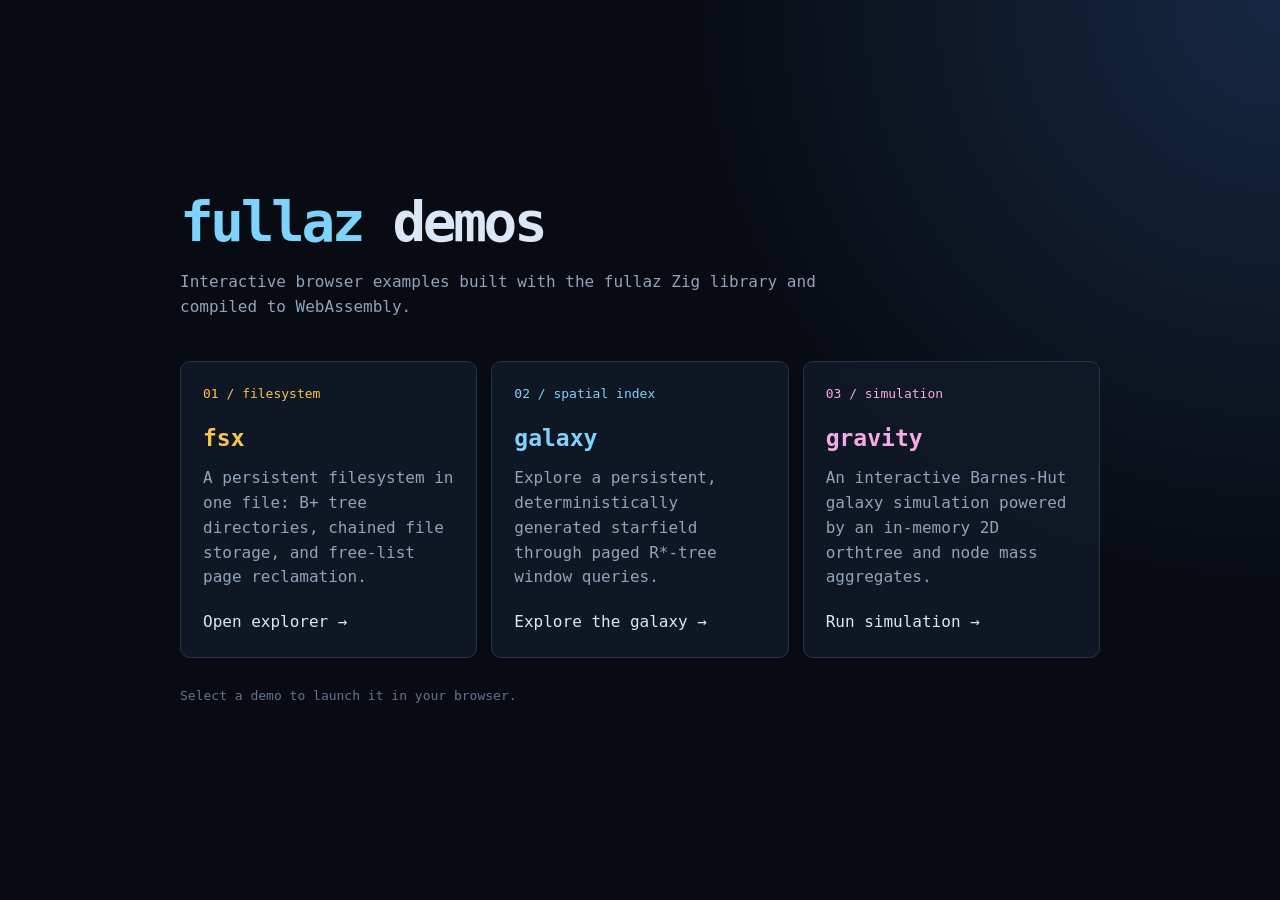
==== index.html @ 1436cc54 "index" ====
<!doctype html>
<html lang="en">
<head>
  <meta charset="utf-8" />
  <meta name="viewport" content="width=device-width, initial-scale=1" />
  <meta name="description" content="Interactive browser demos for the fullaz Zig library." />
  <title>fullaz demos</title>
  <style>
    :root { color-scheme: dark; --bg: #080b12; --panel: #111827; --edge: #263449; --text: #dce7f5; --muted: #91a3ba; --blue: #7dd3fc; --gold: #f6c453; --pink: #f5a9e6; }
    * { box-sizing: border-box; }
    body { margin: 0; min-width: 320px; min-height: 100vh; display: grid; place-items: center; padding: 32px 20px; background: radial-gradient(circle at top right, #162843 0, transparent 38%), var(--bg); color: var(--text); font: 16px/1.55 ui-monospace, "Cascadia Mono", Consolas, monospace; }
    main { width: min(920px, 100%); }
    h1 { margin: 0; font-size: clamp(32px, 7vw, 56px); letter-spacing: -.06em; line-height: 1; }
    h1 span { color: var(--blue); }
    .intro { max-width: 640px; margin: 20px 0 42px; color: var(--muted); }
    .demos { display: grid; grid-template-columns: repeat(3, 1fr); gap: 14px; }
    a { min-height: 250px; display: flex; flex-direction: column; padding: 22px; border: 1px solid var(--edge); border-radius: 10px; background: color-mix(in srgb, var(--panel) 92%, transparent); color: inherit; text-decoration: none; transition: transform .15s, border-color .15s, background .15s; }
    a:hover, a:focus-visible { transform: translateY(-4px); border-color: var(--accent); background: #172234; outline: none; }
    a:nth-child(1) { --accent: var(--gold); } a:nth-child(2) { --accent: var(--blue); } a:nth-child(3) { --accent: var(--pink); }
    .number { color: var(--accent); font-size: 13px; }
    h2 { margin: 16px 0 10px; color: var(--accent); font-size: 23px; }
    p { margin: 0; color: var(--muted); }
    .open { margin-top: auto; padding-top: 20px; color: var(--text); }
    footer { margin-top: 28px; color: #63758c; font-size: 13px; }
    @media (max-width: 720px) { body { place-items: start center; padding-top: 48px; } .demos { grid-template-columns: 1fr; } a { min-height: 0; } }
  </style>
</head>
<body>
  <main>
    <h1><span>fullaz</span> demos</h1>
    <p class="intro">Interactive browser examples built with the fullaz Zig library and compiled to WebAssembly.</p>
    <section class="demos" aria-label="Demos">
      <a href="fsx/">
        <span class="number">01 / filesystem</span>
        <h2>fsx</h2>
        <p>A persistent filesystem in one file: B+ tree directories, chained file storage, and free-list page reclamation.</p>
        <span class="open">Open explorer &rarr;</span>
      </a>
      <a href="galaxy/">
        <span class="number">02 / spatial index</span>
        <h2>galaxy</h2>
        <p>Explore a persistent, deterministically generated starfield through paged R*-tree window queries.</p>
        <span class="open">Explore the galaxy &rarr;</span>
      </a>
      <a href="gravity/">
        <span class="number">03 / simulation</span>
        <h2>gravity</h2>
        <p>An interactive Barnes-Hut galaxy simulation powered by an in-memory 2D orthtree and node mass aggregates.</p>
        <span class="open">Run simulation &rarr;</span>
      </a>
    </section>
    <footer>Select a demo to launch it in your browser.</footer>
  </main>
</body>
</html>
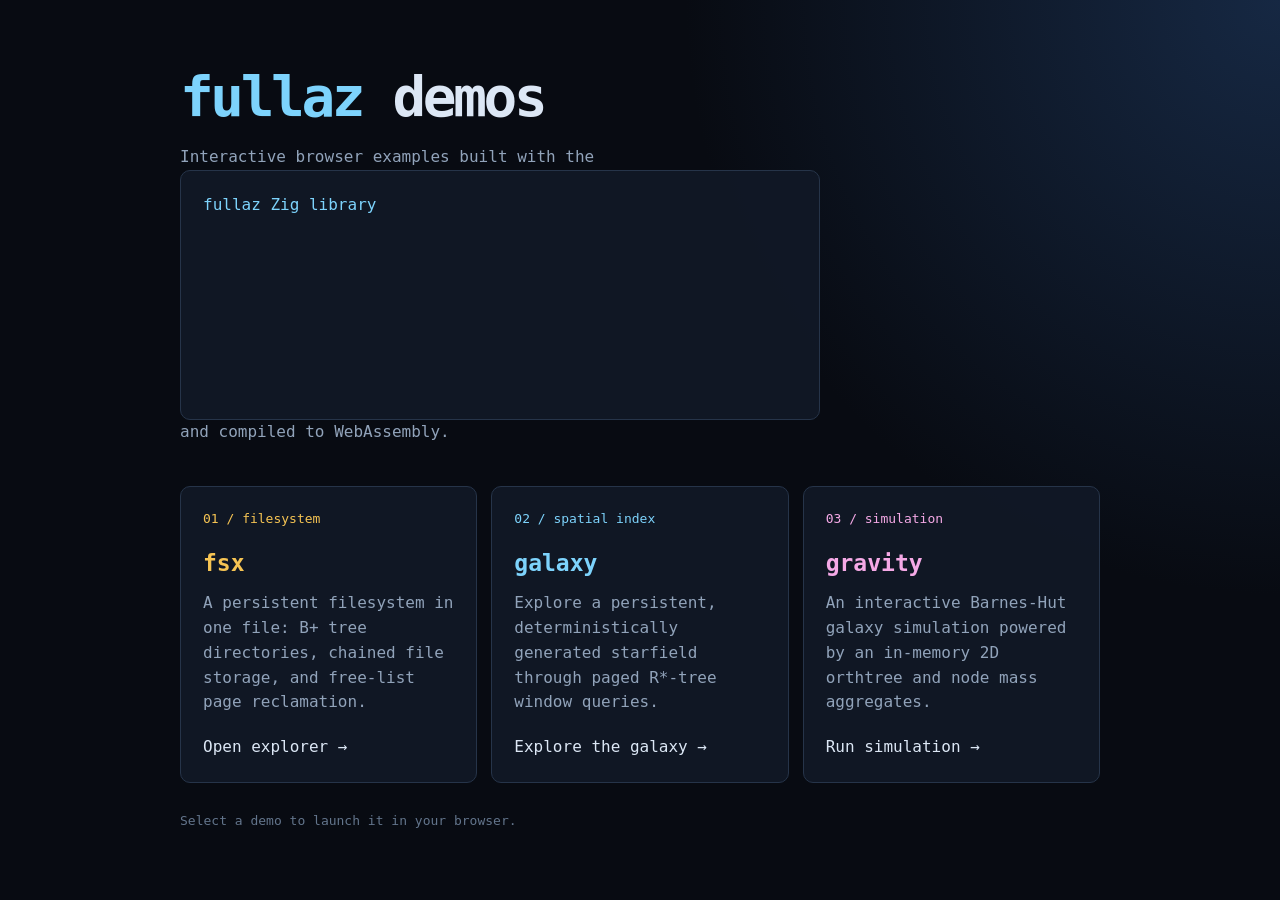
==== commit dfae7d0f: "index" ====
--- a/index.html
+++ b/index.html
@@ -13,6 +13,8 @@
     h1 { margin: 0; font-size: clamp(32px, 7vw, 56px); letter-spacing: -.06em; line-height: 1; }
     h1 span { color: var(--blue); }
     .intro { max-width: 640px; margin: 20px 0 42px; color: var(--muted); }
+    .repo { color: var(--blue); }
+    .repo:hover, .repo:focus-visible { color: #fff; }
     .demos { display: grid; grid-template-columns: repeat(3, 1fr); gap: 14px; }
     a { min-height: 250px; display: flex; flex-direction: column; padding: 22px; border: 1px solid var(--edge); border-radius: 10px; background: color-mix(in srgb, var(--panel) 92%, transparent); color: inherit; text-decoration: none; transition: transform .15s, border-color .15s, background .15s; }
     a:hover, a:focus-visible { transform: translateY(-4px); border-color: var(--accent); background: #172234; outline: none; }
@@ -28,7 +30,7 @@
 <body>
   <main>
     <h1><span>fullaz</span> demos</h1>
-    <p class="intro">Interactive browser examples built with the fullaz Zig library and compiled to WebAssembly.</p>
+    <p class="intro">Interactive browser examples built with the <a class="repo" href="https://github.com/newenclave/fullaz">fullaz Zig library</a> and compiled to WebAssembly.</p>
     <section class="demos" aria-label="Demos">
       <a href="fsx/">
         <span class="number">01 / filesystem</span>
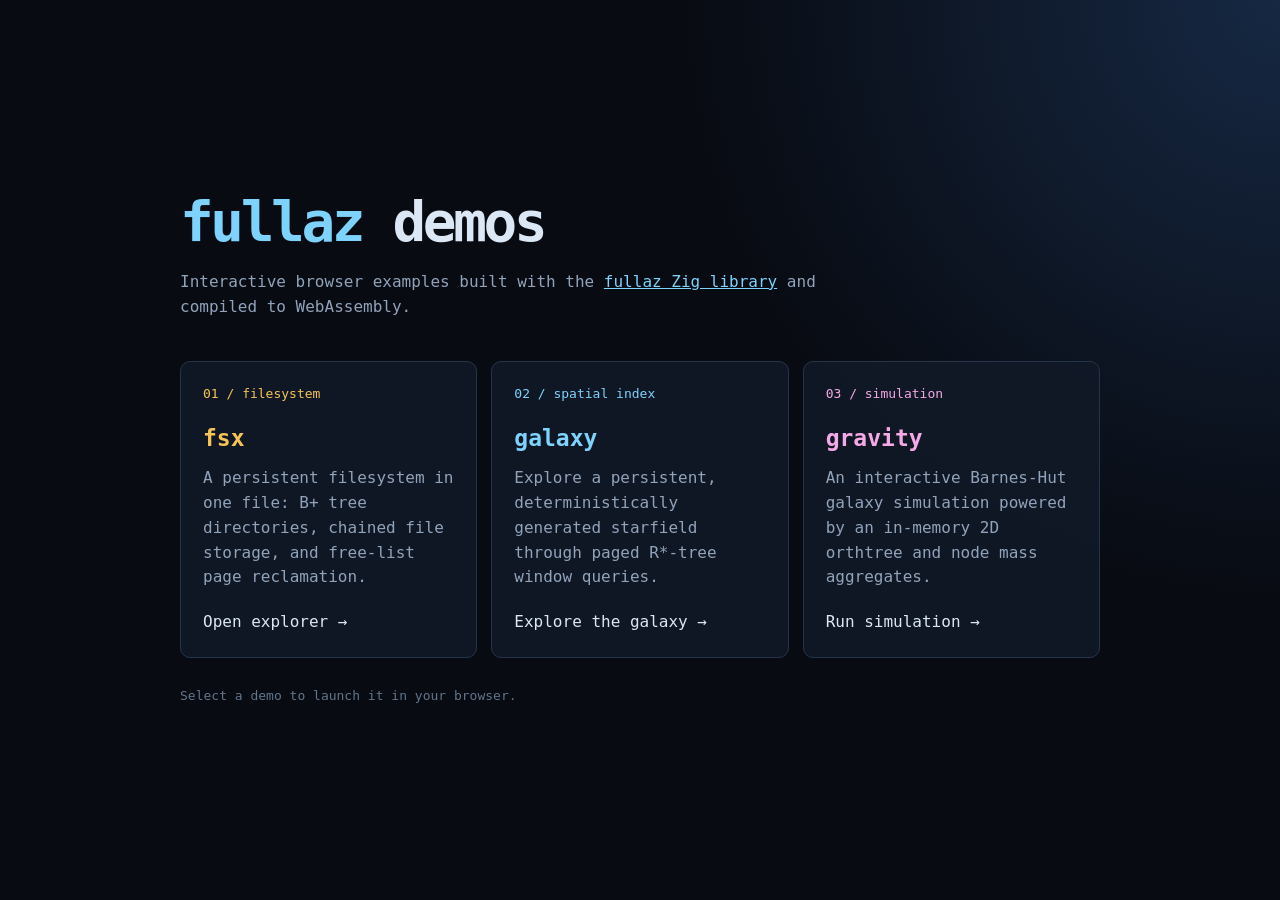
==== commit 5510ed67: "index" ====
--- a/index.html
+++ b/index.html
@@ -16,9 +16,9 @@
     .repo { color: var(--blue); }
     .repo:hover, .repo:focus-visible { color: #fff; }
     .demos { display: grid; grid-template-columns: repeat(3, 1fr); gap: 14px; }
-    a { min-height: 250px; display: flex; flex-direction: column; padding: 22px; border: 1px solid var(--edge); border-radius: 10px; background: color-mix(in srgb, var(--panel) 92%, transparent); color: inherit; text-decoration: none; transition: transform .15s, border-color .15s, background .15s; }
-    a:hover, a:focus-visible { transform: translateY(-4px); border-color: var(--accent); background: #172234; outline: none; }
-    a:nth-child(1) { --accent: var(--gold); } a:nth-child(2) { --accent: var(--blue); } a:nth-child(3) { --accent: var(--pink); }
+    .demos a { min-height: 250px; display: flex; flex-direction: column; padding: 22px; border: 1px solid var(--edge); border-radius: 10px; background: color-mix(in srgb, var(--panel) 92%, transparent); color: inherit; text-decoration: none; transition: transform .15s, border-color .15s, background .15s; }
+    .demos a:hover, .demos a:focus-visible { transform: translateY(-4px); border-color: var(--accent); background: #172234; outline: none; }
+    .demos a:nth-child(1) { --accent: var(--gold); } .demos a:nth-child(2) { --accent: var(--blue); } .demos a:nth-child(3) { --accent: var(--pink); }
     .number { color: var(--accent); font-size: 13px; }
     h2 { margin: 16px 0 10px; color: var(--accent); font-size: 23px; }
     p { margin: 0; color: var(--muted); }
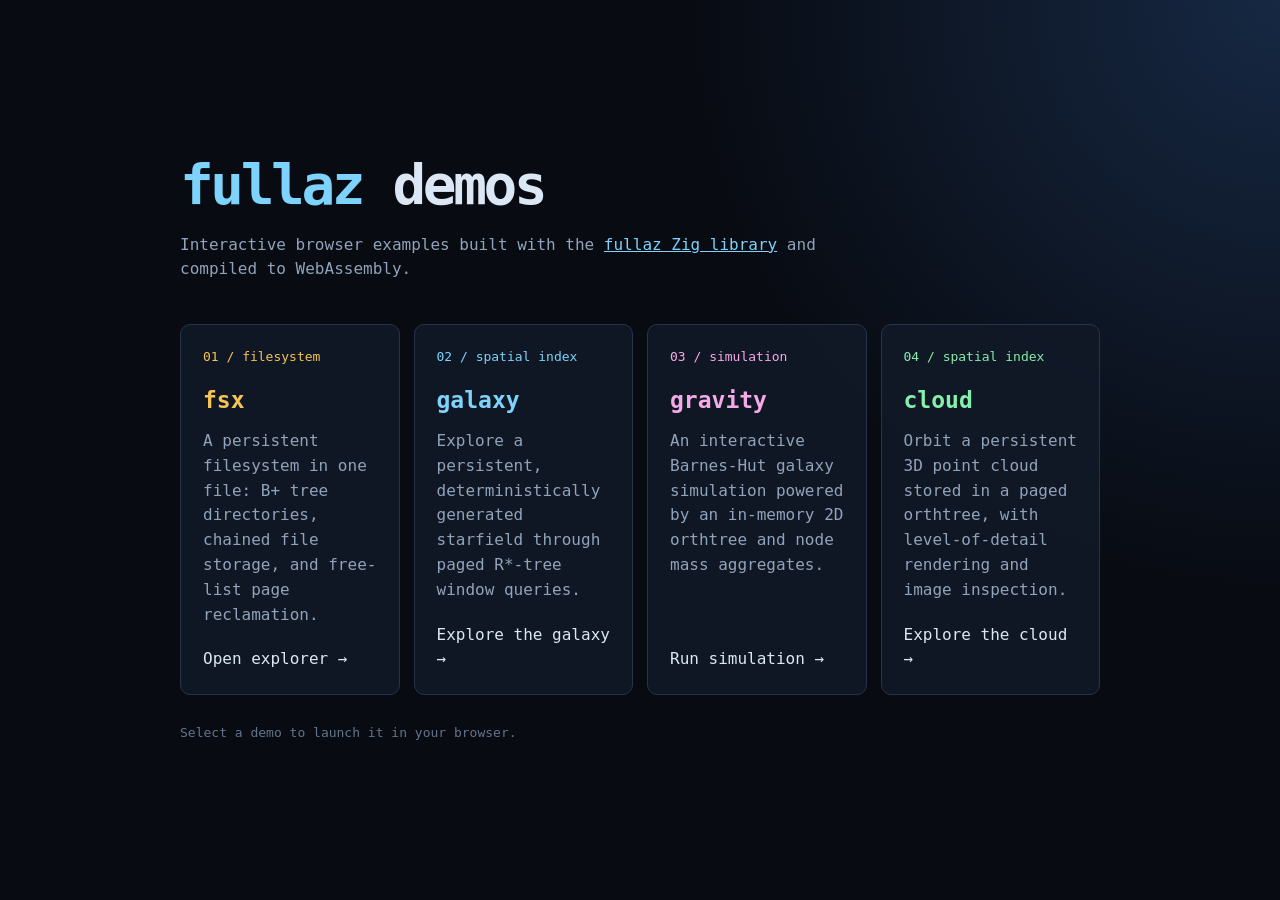
==== commit 7f0268a8: "Adding 3D ortree example" ====
--- a/index.html
+++ b/index.html
@@ -6,7 +6,7 @@
   <meta name="description" content="Interactive browser demos for the fullaz Zig library." />
   <title>fullaz demos</title>
   <style>
-    :root { color-scheme: dark; --bg: #080b12; --panel: #111827; --edge: #263449; --text: #dce7f5; --muted: #91a3ba; --blue: #7dd3fc; --gold: #f6c453; --pink: #f5a9e6; }
+    :root { color-scheme: dark; --bg: #080b12; --panel: #111827; --edge: #263449; --text: #dce7f5; --muted: #91a3ba; --blue: #7dd3fc; --gold: #f6c453; --pink: #f5a9e6; --green: #86efac; }
     * { box-sizing: border-box; }
     body { margin: 0; min-width: 320px; min-height: 100vh; display: grid; place-items: center; padding: 32px 20px; background: radial-gradient(circle at top right, #162843 0, transparent 38%), var(--bg); color: var(--text); font: 16px/1.55 ui-monospace, "Cascadia Mono", Consolas, monospace; }
     main { width: min(920px, 100%); }
@@ -15,10 +15,10 @@
     .intro { max-width: 640px; margin: 20px 0 42px; color: var(--muted); }
     .repo { color: var(--blue); }
     .repo:hover, .repo:focus-visible { color: #fff; }
-    .demos { display: grid; grid-template-columns: repeat(3, 1fr); gap: 14px; }
+    .demos { display: grid; grid-template-columns: repeat(auto-fit, minmax(200px, 1fr)); gap: 14px; }
     .demos a { min-height: 250px; display: flex; flex-direction: column; padding: 22px; border: 1px solid var(--edge); border-radius: 10px; background: color-mix(in srgb, var(--panel) 92%, transparent); color: inherit; text-decoration: none; transition: transform .15s, border-color .15s, background .15s; }
     .demos a:hover, .demos a:focus-visible { transform: translateY(-4px); border-color: var(--accent); background: #172234; outline: none; }
-    .demos a:nth-child(1) { --accent: var(--gold); } .demos a:nth-child(2) { --accent: var(--blue); } .demos a:nth-child(3) { --accent: var(--pink); }
+    .demos a:nth-child(1) { --accent: var(--gold); } .demos a:nth-child(2) { --accent: var(--blue); } .demos a:nth-child(3) { --accent: var(--pink); } .demos a:nth-child(4) { --accent: var(--green); }
     .number { color: var(--accent); font-size: 13px; }
     h2 { margin: 16px 0 10px; color: var(--accent); font-size: 23px; }
     p { margin: 0; color: var(--muted); }
@@ -50,6 +50,12 @@
         <p>An interactive Barnes-Hut galaxy simulation powered by an in-memory 2D orthtree and node mass aggregates.</p>
         <span class="open">Run simulation &rarr;</span>
       </a>
+      <a href="cloud/">
+        <span class="number">04 / spatial index</span>
+        <h2>cloud</h2>
+        <p>Orbit a persistent 3D point cloud stored in a paged orthtree, with level-of-detail rendering and image inspection.</p>
+        <span class="open">Explore the cloud &rarr;</span>
+      </a>
     </section>
     <footer>Select a demo to launch it in your browser.</footer>
   </main>
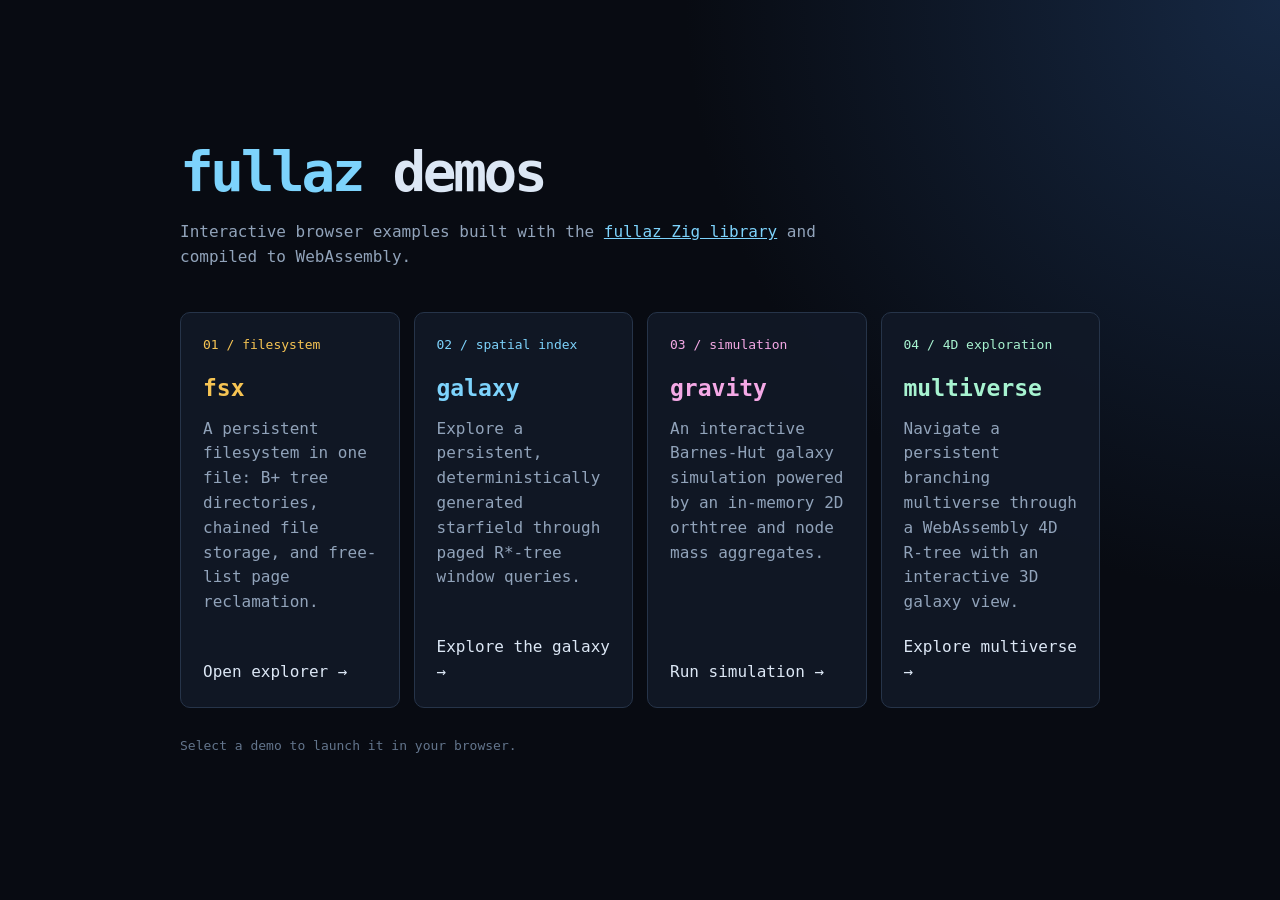
==== commit f01f0f76: "anomalies" ====
--- a/index.html
+++ b/index.html
@@ -6,7 +6,7 @@
   <meta name="description" content="Interactive browser demos for the fullaz Zig library." />
   <title>fullaz demos</title>
   <style>
-    :root { color-scheme: dark; --bg: #080b12; --panel: #111827; --edge: #263449; --text: #dce7f5; --muted: #91a3ba; --blue: #7dd3fc; --gold: #f6c453; --pink: #f5a9e6; --green: #86efac; }
+    :root { color-scheme: dark; --bg: #080b12; --panel: #111827; --edge: #263449; --text: #dce7f5; --muted: #91a3ba; --blue: #7dd3fc; --gold: #f6c453; --pink: #f5a9e6; }
     * { box-sizing: border-box; }
     body { margin: 0; min-width: 320px; min-height: 100vh; display: grid; place-items: center; padding: 32px 20px; background: radial-gradient(circle at top right, #162843 0, transparent 38%), var(--bg); color: var(--text); font: 16px/1.55 ui-monospace, "Cascadia Mono", Consolas, monospace; }
     main { width: min(920px, 100%); }
@@ -15,10 +15,10 @@
     .intro { max-width: 640px; margin: 20px 0 42px; color: var(--muted); }
     .repo { color: var(--blue); }
     .repo:hover, .repo:focus-visible { color: #fff; }
-    .demos { display: grid; grid-template-columns: repeat(auto-fit, minmax(200px, 1fr)); gap: 14px; }
+    .demos { display: grid; grid-template-columns: repeat(4, 1fr); gap: 14px; }
     .demos a { min-height: 250px; display: flex; flex-direction: column; padding: 22px; border: 1px solid var(--edge); border-radius: 10px; background: color-mix(in srgb, var(--panel) 92%, transparent); color: inherit; text-decoration: none; transition: transform .15s, border-color .15s, background .15s; }
     .demos a:hover, .demos a:focus-visible { transform: translateY(-4px); border-color: var(--accent); background: #172234; outline: none; }
-    .demos a:nth-child(1) { --accent: var(--gold); } .demos a:nth-child(2) { --accent: var(--blue); } .demos a:nth-child(3) { --accent: var(--pink); } .demos a:nth-child(4) { --accent: var(--green); }
+    .demos a:nth-child(1) { --accent: var(--gold); } .demos a:nth-child(2) { --accent: var(--blue); } .demos a:nth-child(3) { --accent: var(--pink); } .demos a:nth-child(4) { --accent: #a7f3d0; }
     .number { color: var(--accent); font-size: 13px; }
     h2 { margin: 16px 0 10px; color: var(--accent); font-size: 23px; }
     p { margin: 0; color: var(--muted); }
@@ -50,11 +50,11 @@
         <p>An interactive Barnes-Hut galaxy simulation powered by an in-memory 2D orthtree and node mass aggregates.</p>
         <span class="open">Run simulation &rarr;</span>
       </a>
-      <a href="cloud/">
-        <span class="number">04 / spatial index</span>
-        <h2>cloud</h2>
-        <p>Orbit a persistent 3D point cloud stored in a paged orthtree, with level-of-detail rendering and image inspection.</p>
-        <span class="open">Explore the cloud &rarr;</span>
+      <a href="multiverse/">
+        <span class="number">04 / 4D exploration</span>
+        <h2>multiverse</h2>
+        <p>Navigate a persistent branching multiverse through a WebAssembly 4D R-tree with an interactive 3D galaxy view.</p>
+        <span class="open">Explore multiverse &rarr;</span>
       </a>
     </section>
     <footer>Select a demo to launch it in your browser.</footer>
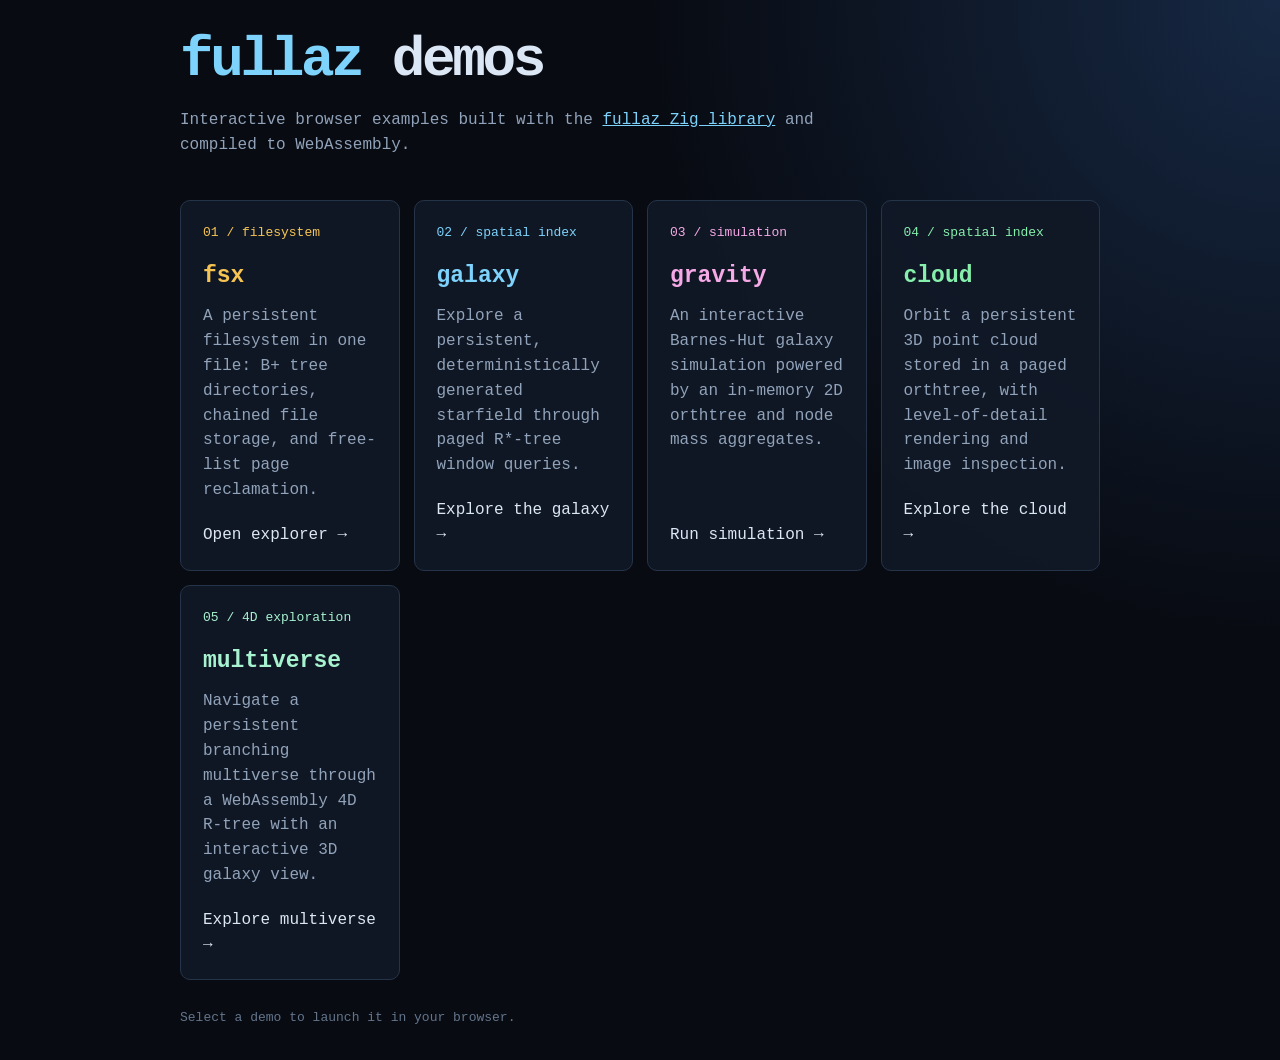
==== commit 624c2ad3: "resolve conflict" ====
--- a/index.html
+++ b/index.html
@@ -1,63 +1,69 @@
-<!doctype html>
-<html lang="en">
-<head>
-  <meta charset="utf-8" />
-  <meta name="viewport" content="width=device-width, initial-scale=1" />
-  <meta name="description" content="Interactive browser demos for the fullaz Zig library." />
-  <title>fullaz demos</title>
-  <style>
-    :root { color-scheme: dark; --bg: #080b12; --panel: #111827; --edge: #263449; --text: #dce7f5; --muted: #91a3ba; --blue: #7dd3fc; --gold: #f6c453; --pink: #f5a9e6; }
-    * { box-sizing: border-box; }
-    body { margin: 0; min-width: 320px; min-height: 100vh; display: grid; place-items: center; padding: 32px 20px; background: radial-gradient(circle at top right, #162843 0, transparent 38%), var(--bg); color: var(--text); font: 16px/1.55 ui-monospace, "Cascadia Mono", Consolas, monospace; }
-    main { width: min(920px, 100%); }
-    h1 { margin: 0; font-size: clamp(32px, 7vw, 56px); letter-spacing: -.06em; line-height: 1; }
-    h1 span { color: var(--blue); }
-    .intro { max-width: 640px; margin: 20px 0 42px; color: var(--muted); }
-    .repo { color: var(--blue); }
-    .repo:hover, .repo:focus-visible { color: #fff; }
-    .demos { display: grid; grid-template-columns: repeat(4, 1fr); gap: 14px; }
+<!doctype html>
+<html lang="en">
+<head>
+  <meta charset="utf-8" />
+  <meta name="viewport" content="width=device-width, initial-scale=1" />
+  <meta name="description" content="Interactive browser demos for the fullaz Zig library." />
+  <title>fullaz demos</title>
+  <style>
+    :root { color-scheme: dark; --bg: #080b12; --panel: #111827; --edge: #263449; --text: #dce7f5; --muted: #91a3ba; --blue: #7dd3fc; --gold: #f6c453; --pink: #f5a9e6; --green: #86efac; }
+    * { box-sizing: border-box; }
+    body { margin: 0; min-width: 320px; min-height: 100vh; display: grid; place-items: center; padding: 32px 20px; background: radial-gradient(circle at top right, #162843 0, transparent 38%), var(--bg); color: var(--text); font: 16px/1.55 ui-monospace, "Cascadia Mono", Consolas, monospace; }
+    main { width: min(920px, 100%); }
+    h1 { margin: 0; font-size: clamp(32px, 7vw, 56px); letter-spacing: -.06em; line-height: 1; }
+    h1 span { color: var(--blue); }
+    .intro { max-width: 640px; margin: 20px 0 42px; color: var(--muted); }
+    .repo { color: var(--blue); }
+    .repo:hover, .repo:focus-visible { color: #fff; }
+    .demos { display: grid; grid-template-columns: repeat(auto-fit, minmax(200px, 1fr)); gap: 14px; }
     .demos a { min-height: 250px; display: flex; flex-direction: column; padding: 22px; border: 1px solid var(--edge); border-radius: 10px; background: color-mix(in srgb, var(--panel) 92%, transparent); color: inherit; text-decoration: none; transition: transform .15s, border-color .15s, background .15s; }
     .demos a:hover, .demos a:focus-visible { transform: translateY(-4px); border-color: var(--accent); background: #172234; outline: none; }
-    .demos a:nth-child(1) { --accent: var(--gold); } .demos a:nth-child(2) { --accent: var(--blue); } .demos a:nth-child(3) { --accent: var(--pink); } .demos a:nth-child(4) { --accent: #a7f3d0; }
-    .number { color: var(--accent); font-size: 13px; }
-    h2 { margin: 16px 0 10px; color: var(--accent); font-size: 23px; }
-    p { margin: 0; color: var(--muted); }
-    .open { margin-top: auto; padding-top: 20px; color: var(--text); }
-    footer { margin-top: 28px; color: #63758c; font-size: 13px; }
-    @media (max-width: 720px) { body { place-items: start center; padding-top: 48px; } .demos { grid-template-columns: 1fr; } a { min-height: 0; } }
-  </style>
-</head>
-<body>
-  <main>
-    <h1><span>fullaz</span> demos</h1>
-    <p class="intro">Interactive browser examples built with the <a class="repo" href="https://github.com/newenclave/fullaz">fullaz Zig library</a> and compiled to WebAssembly.</p>
-    <section class="demos" aria-label="Demos">
-      <a href="fsx/">
-        <span class="number">01 / filesystem</span>
-        <h2>fsx</h2>
-        <p>A persistent filesystem in one file: B+ tree directories, chained file storage, and free-list page reclamation.</p>
-        <span class="open">Open explorer &rarr;</span>
-      </a>
-      <a href="galaxy/">
-        <span class="number">02 / spatial index</span>
-        <h2>galaxy</h2>
-        <p>Explore a persistent, deterministically generated starfield through paged R*-tree window queries.</p>
-        <span class="open">Explore the galaxy &rarr;</span>
-      </a>
-      <a href="gravity/">
-        <span class="number">03 / simulation</span>
-        <h2>gravity</h2>
-        <p>An interactive Barnes-Hut galaxy simulation powered by an in-memory 2D orthtree and node mass aggregates.</p>
-        <span class="open">Run simulation &rarr;</span>
+    .demos a:nth-child(1) { --accent: var(--gold); } .demos a:nth-child(2) { --accent: var(--blue); } .demos a:nth-child(3) { --accent: var(--pink); } .demos a:nth-child(4) { --accent: var(--green); } .demos a:nth-child(5) { --accent: #a7f3d0; }
+    .number { color: var(--accent); font-size: 13px; }
+    h2 { margin: 16px 0 10px; color: var(--accent); font-size: 23px; }
+    p { margin: 0; color: var(--muted); }
+    .open { margin-top: auto; padding-top: 20px; color: var(--text); }
+    footer { margin-top: 28px; color: #63758c; font-size: 13px; }
+    @media (max-width: 720px) { body { place-items: start center; padding-top: 48px; } .demos { grid-template-columns: 1fr; } a { min-height: 0; } }
+  </style>
+</head>
+<body>
+  <main>
+    <h1><span>fullaz</span> demos</h1>
+    <p class="intro">Interactive browser examples built with the <a class="repo" href="https://github.com/newenclave/fullaz">fullaz Zig library</a> and compiled to WebAssembly.</p>
+    <section class="demos" aria-label="Demos">
+      <a href="fsx/">
+        <span class="number">01 / filesystem</span>
+        <h2>fsx</h2>
+        <p>A persistent filesystem in one file: B+ tree directories, chained file storage, and free-list page reclamation.</p>
+        <span class="open">Open explorer &rarr;</span>
+      </a>
+      <a href="galaxy/">
+        <span class="number">02 / spatial index</span>
+        <h2>galaxy</h2>
+        <p>Explore a persistent, deterministically generated starfield through paged R*-tree window queries.</p>
+        <span class="open">Explore the galaxy &rarr;</span>
+      </a>
+      <a href="gravity/">
+        <span class="number">03 / simulation</span>
+        <h2>gravity</h2>
+        <p>An interactive Barnes-Hut galaxy simulation powered by an in-memory 2D orthtree and node mass aggregates.</p>
+        <span class="open">Run simulation &rarr;</span>
+      </a>
+      <a href="cloud/">
+        <span class="number">04 / spatial index</span>
+        <h2>cloud</h2>
+        <p>Orbit a persistent 3D point cloud stored in a paged orthtree, with level-of-detail rendering and image inspection.</p>
+        <span class="open">Explore the cloud &rarr;</span>
       </a>
       <a href="multiverse/">
-        <span class="number">04 / 4D exploration</span>
+        <span class="number">05 / 4D exploration</span>
         <h2>multiverse</h2>
         <p>Navigate a persistent branching multiverse through a WebAssembly 4D R-tree with an interactive 3D galaxy view.</p>
         <span class="open">Explore multiverse &rarr;</span>
       </a>
-    </section>
-    <footer>Select a demo to launch it in your browser.</footer>
-  </main>
-</body>
-</html>
+    </section>
+    <footer>Select a demo to launch it in your browser.</footer>
+  </main>
+</body>
+</html>
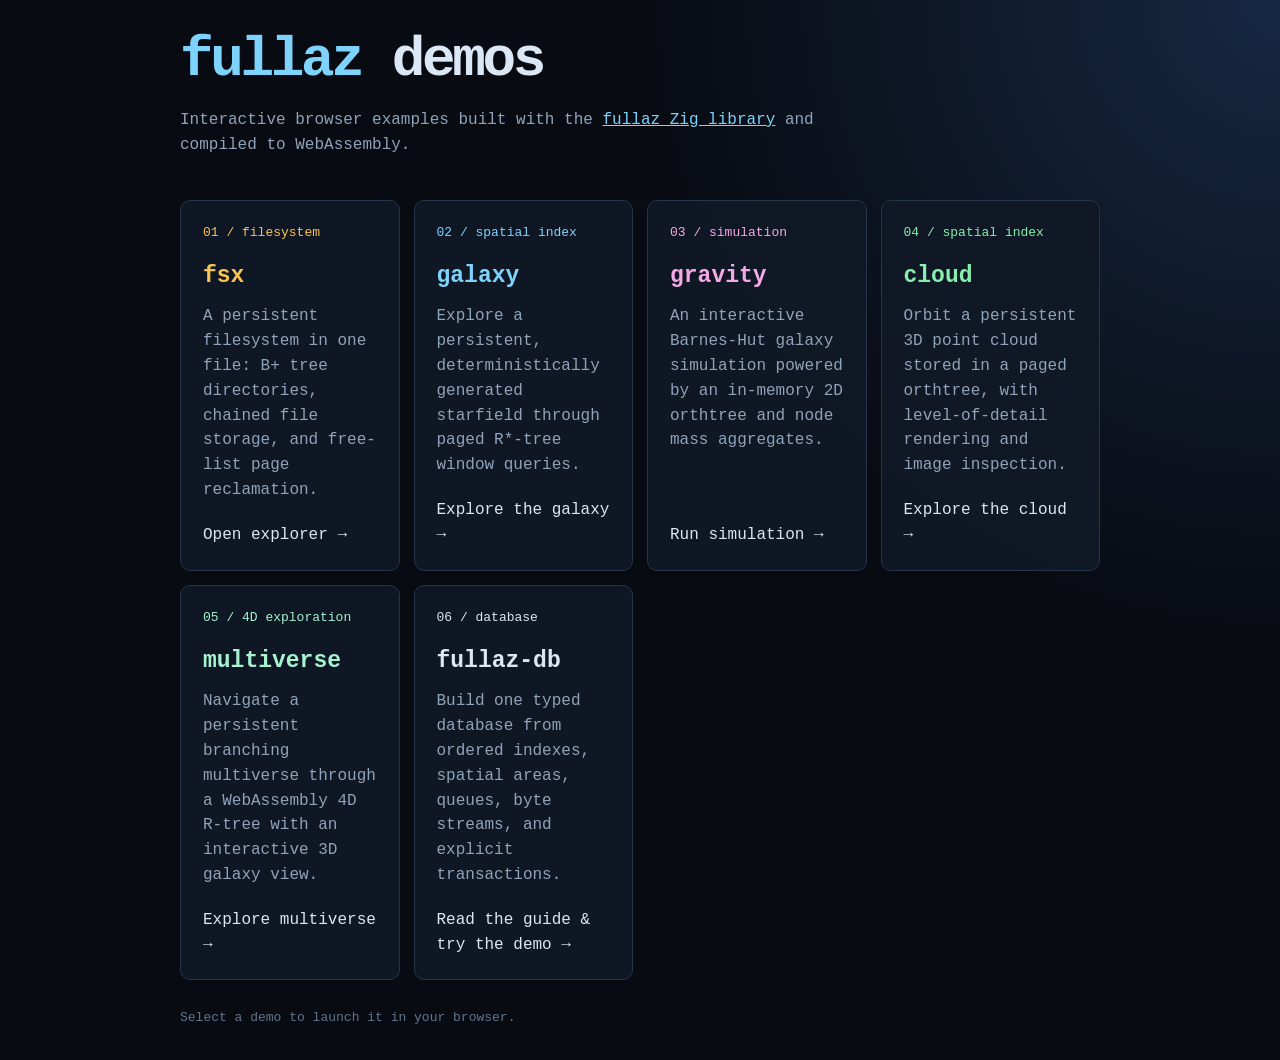
==== commit f426046e: "Demo" ====
--- a/index.html
+++ b/index.html
@@ -56,13 +56,19 @@
         <p>Orbit a persistent 3D point cloud stored in a paged orthtree, with level-of-detail rendering and image inspection.</p>
         <span class="open">Explore the cloud &rarr;</span>
       </a>
-      <a href="multiverse/">
-        <span class="number">05 / 4D exploration</span>
-        <h2>multiverse</h2>
-        <p>Navigate a persistent branching multiverse through a WebAssembly 4D R-tree with an interactive 3D galaxy view.</p>
-        <span class="open">Explore multiverse &rarr;</span>
-      </a>
-    </section>
+       <a href="multiverse/">
+         <span class="number">05 / 4D exploration</span>
+         <h2>multiverse</h2>
+         <p>Navigate a persistent branching multiverse through a WebAssembly 4D R-tree with an interactive 3D galaxy view.</p>
+         <span class="open">Explore multiverse &rarr;</span>
+       </a>
+       <a href="fullaz-db/">
+         <span class="number">06 / database</span>
+         <h2>fullaz-db</h2>
+         <p>Build one typed database from ordered indexes, spatial areas, queues, byte streams, and explicit transactions.</p>
+         <span class="open">Read the guide &amp; try the demo &rarr;</span>
+       </a>
+     </section>
     <footer>Select a demo to launch it in your browser.</footer>
   </main>
 </body>
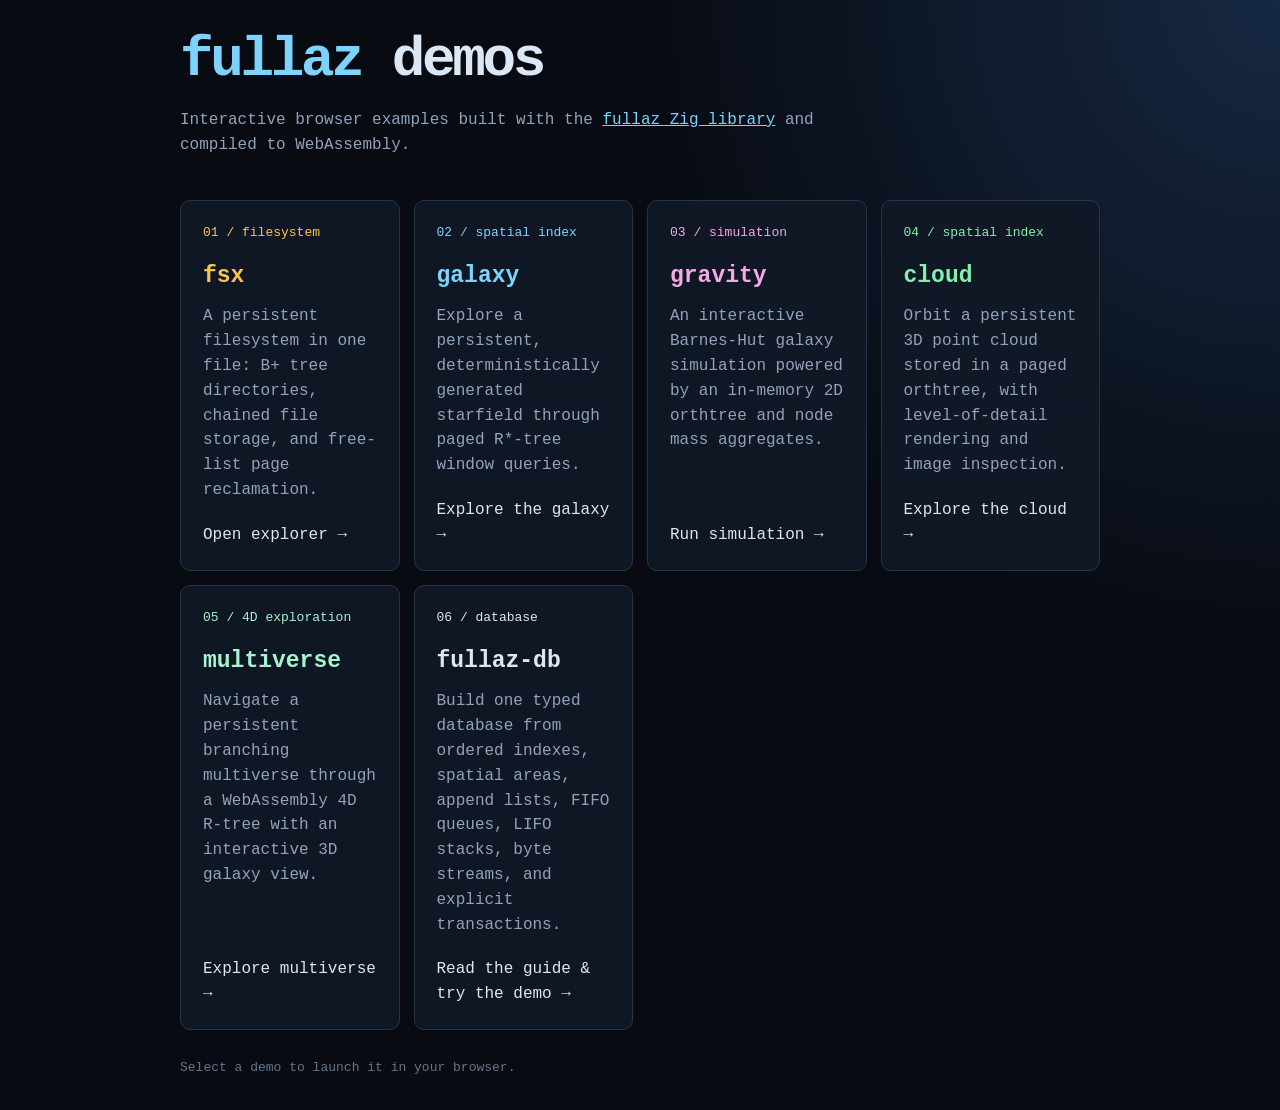
==== commit c06b5e5e: "Updating docs" ====
--- a/index.html
+++ b/index.html
@@ -65,7 +65,7 @@
        <a href="fullaz-db/">
          <span class="number">06 / database</span>
          <h2>fullaz-db</h2>
-         <p>Build one typed database from ordered indexes, spatial areas, queues, byte streams, and explicit transactions.</p>
+          <p>Build one typed database from ordered indexes, spatial areas, append lists, FIFO queues, LIFO stacks, byte streams, and explicit transactions.</p>
          <span class="open">Read the guide &amp; try the demo &rarr;</span>
        </a>
      </section>
